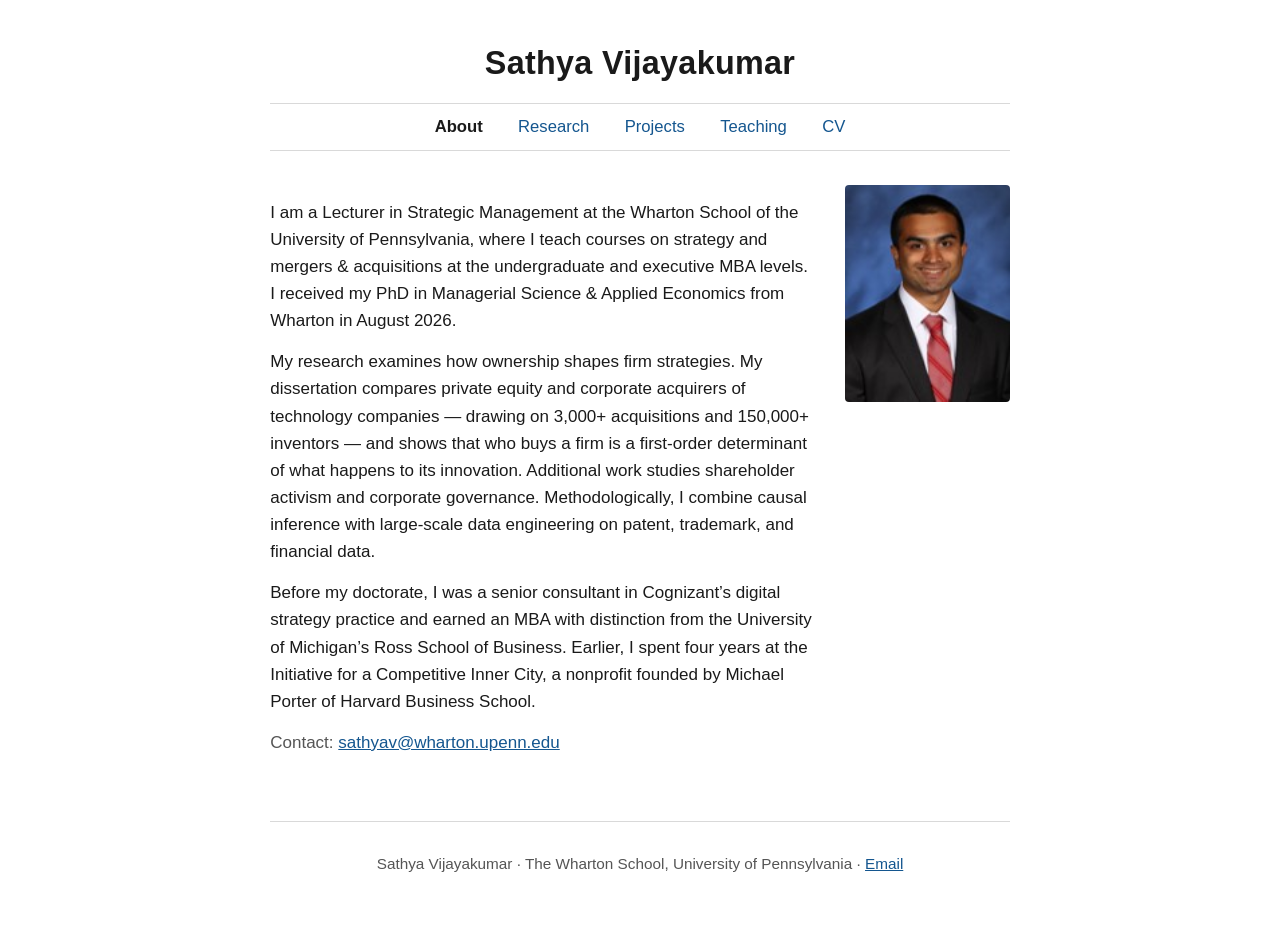
==== index.html @ 431ec49b "Initial site: about, research, projects, teaching, CV Co-Authored-By: Claude Fable 5 <noreply@anthro" ====
<!DOCTYPE html>
<html lang="en">
<head>
  <meta charset="utf-8">
  <meta name="viewport" content="width=device-width, initial-scale=1">
  <title>Sathya Vijayakumar</title>
  <meta name="description" content="Sathya Vijayakumar — Lecturer in Strategic Management at the Wharton School, University of Pennsylvania. Research on private equity, corporate acquirers, technology acquisitions, and innovation.">
  <meta property="og:title" content="Sathya Vijayakumar">
  <meta property="og:description" content="Lecturer in Strategic Management, The Wharton School. Research on private equity, M&A, and innovation.">
  <meta property="og:type" content="website">
  <link rel="icon" href="data:image/svg+xml,<svg xmlns='http://www.w3.org/2000/svg' viewBox='0 0 100 100'><rect width='100' height='100' rx='14' fill='%2314568f'/><text x='50' y='68' font-size='48' font-family='Arial' font-weight='bold' fill='white' text-anchor='middle'>SV</text></svg>">
  <link rel="stylesheet" href="style.css">
</head>
<body>
<div class="container">

  <header class="site-header">
    <div class="site-name"><a href="index.html">Sathya Vijayakumar</a></div>
    <nav class="site-nav">
      <a href="index.html" class="active">About</a>
      <a href="research.html">Research</a>
      <a href="projects.html">Projects</a>
      <a href="teaching.html">Teaching</a>
      <a href="cv.html">CV</a>
    </nav>
  </header>

  <main>
    <div class="about-flex">
      <div class="about-text">
        <p>I am a Lecturer in Strategic Management at the Wharton School of the
        University of Pennsylvania, where I teach courses on strategy and mergers &amp;
        acquisitions at the undergraduate and executive MBA levels. I received my PhD in
        Managerial Science &amp; Applied Economics from Wharton in August 2026.</p>

        <p>My research examines how ownership shapes firm strategies. My dissertation compares
        private equity and corporate acquirers of technology companies &mdash; drawing on
        3,000+ acquisitions and 150,000+ inventors &mdash; and shows that who buys a firm is
        a first-order determinant of what happens to its innovation. Additional work studies
        shareholder activism and corporate governance. Methodologically, I combine causal
        inference with large-scale data engineering on patent, trademark, and financial data.</p>

        <p>Before my doctorate, I was a senior consultant in Cognizant&rsquo;s digital strategy
        practice and earned an MBA with distinction from the University of Michigan&rsquo;s Ross
        School of Business. Earlier, I spent four years at the Initiative for a Competitive
        Inner City, a nonprofit founded by Michael Porter of Harvard Business School.</p>

        <p class="muted">Contact: <a href="mailto:sathyav@wharton.upenn.edu">sathyav@wharton.upenn.edu</a></p>
      </div>
      <img class="headshot" src="assets/headshot.jpg" alt="Headshot of Sathya Vijayakumar">
    </div>
  </main>

  <footer class="site-footer">
    <p>Sathya Vijayakumar &middot; The Wharton School, University of Pennsylvania &middot;
    <a href="mailto:sathyav@wharton.upenn.edu">Email</a>
    <!-- TODO: add LinkedIn / Google Scholar links when provided -->
    </p>
  </footer>

</div>
</body>
</html>
---- style.css ----
/* ============================================================
   Sathya Vijayakumar — personal academic site
   Minimalist, single-column, mirrors matteotranchero.com
   ============================================================ */

:root {
  --text: #1a1a1a;
  --muted: #555;
  --link: #14568f;
  --rule: #d9d9d9;
  --bg: #ffffff;
}

* { box-sizing: border-box; }

html { font-size: 17px; }

body {
  margin: 0;
  background: var(--bg);
  color: var(--text);
  font-family: -apple-system, BlinkMacSystemFont, "Segoe UI", Roboto,
    "Helvetica Neue", Arial, sans-serif;
  line-height: 1.6;
  -webkit-font-smoothing: antialiased;
}

.container {
  max-width: 46rem;
  margin: 0 auto;
  padding: 2.25rem 1.25rem 3rem;
}

/* ---------- Header / nav ---------- */

header.site-header {
  text-align: center;
  margin-bottom: 2rem;
}

.site-name {
  font-size: 1.9rem;
  font-weight: 700;
  letter-spacing: 0.01em;
  margin: 0 0 0.75rem;
}

.site-name a {
  color: var(--text);
  text-decoration: none;
}

nav.site-nav {
  border-top: 1px solid var(--rule);
  border-bottom: 1px solid var(--rule);
  padding: 0.55rem 0;
}

nav.site-nav a {
  color: var(--link);
  text-decoration: none;
  margin: 0 0.9rem;
  font-size: 0.98rem;
}

nav.site-nav a:hover { text-decoration: underline; }

nav.site-nav a.active {
  color: var(--text);
  font-weight: 600;
}

/* ---------- Content ---------- */

h1 {
  font-size: 1.45rem;
  margin: 1.6rem 0 0.9rem;
}

h2 {
  font-size: 1.18rem;
  margin: 2rem 0 0.6rem;
  border-bottom: 1px solid var(--rule);
  padding-bottom: 0.3rem;
}

a { color: var(--link); }

p { margin: 0.8rem 0; }

.muted { color: var(--muted); }

/* About page */

.about-flex {
  display: flex;
  gap: 1.75rem;
  align-items: flex-start;
  margin-top: 1.5rem;
}

.about-text { flex: 1; }

.headshot {
  width: 165px;
  max-width: 38vw;
  height: auto;
  border-radius: 4px;
  flex-shrink: 0;
}

/* Research page */

.paper {
  margin: 0 0 1.9rem;
}

.paper-title {
  font-weight: 600;
  margin-bottom: 0.15rem;
}

.paper-meta {
  font-style: italic;
  color: var(--muted);
  font-size: 0.95rem;
  margin-bottom: 0.35rem;
}

.paper-abstract {
  font-size: 0.95rem;
  margin: 0.35rem 0 0;
}

details.abstract-toggle summary {
  cursor: pointer;
  color: var(--link);
  font-size: 0.92rem;
  user-select: none;
}

details.abstract-toggle p {
  font-size: 0.95rem;
  margin-top: 0.4rem;
}

/* Projects / teaching lists */

.entry { margin: 0 0 1.6rem; }

.entry-title { font-weight: 600; }

ul.compact { padding-left: 1.2rem; margin: 0.4rem 0; }
ul.compact li { margin-bottom: 0.35rem; }

/* ---------- Footer ---------- */

footer.site-footer {
  margin-top: 3rem;
  border-top: 1px solid var(--rule);
  padding-top: 1rem;
  font-size: 0.9rem;
  color: var(--muted);
  text-align: center;
}

footer.site-footer a { color: var(--link); }

/* ---------- Mobile ---------- */

@media (max-width: 600px) {
  html { font-size: 16px; }
  .about-flex { flex-direction: column-reverse; align-items: center; }
  .about-text { width: 100%; }
  nav.site-nav a { margin: 0 0.5rem; font-size: 0.92rem; }
}
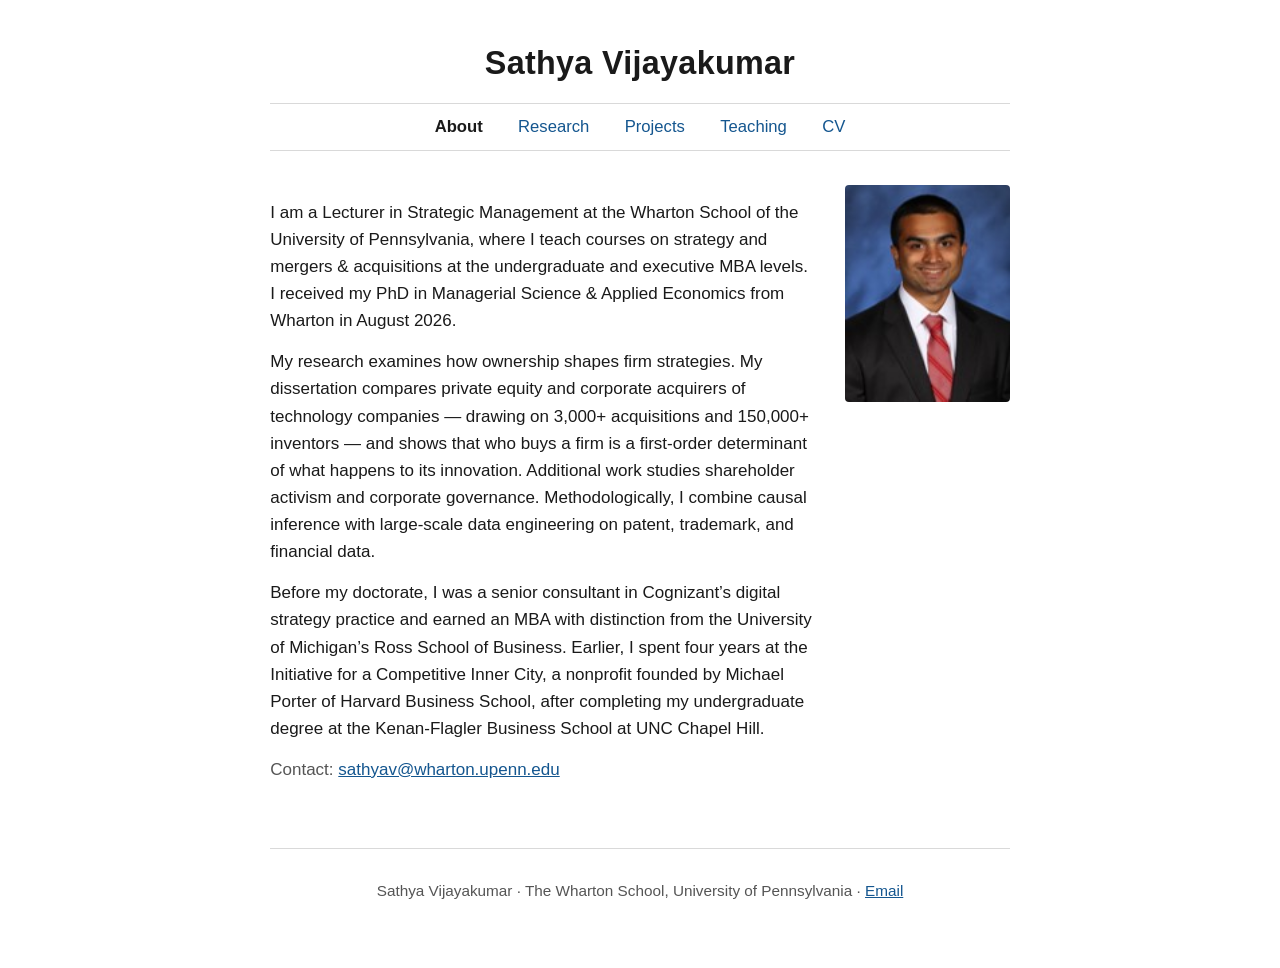
==== commit cabfe42f: "Add UNC Kenan-Flagler undergrad to About bio Co-Authored-By: Claude Fable 5 <noreply@anthropic.com>" ====
--- a/index.html
+++ b/index.html
@@ -43,7 +43,8 @@
         <p>Before my doctorate, I was a senior consultant in Cognizant&rsquo;s digital strategy
         practice and earned an MBA with distinction from the University of Michigan&rsquo;s Ross
         School of Business. Earlier, I spent four years at the Initiative for a Competitive
-        Inner City, a nonprofit founded by Michael Porter of Harvard Business School.</p>
+        Inner City, a nonprofit founded by Michael Porter of Harvard Business School, after
+        completing my undergraduate degree at the Kenan-Flagler Business School at UNC Chapel Hill.</p>
 
         <p class="muted">Contact: <a href="mailto:sathyav@wharton.upenn.edu">sathyav@wharton.upenn.edu</a></p>
       </div>
